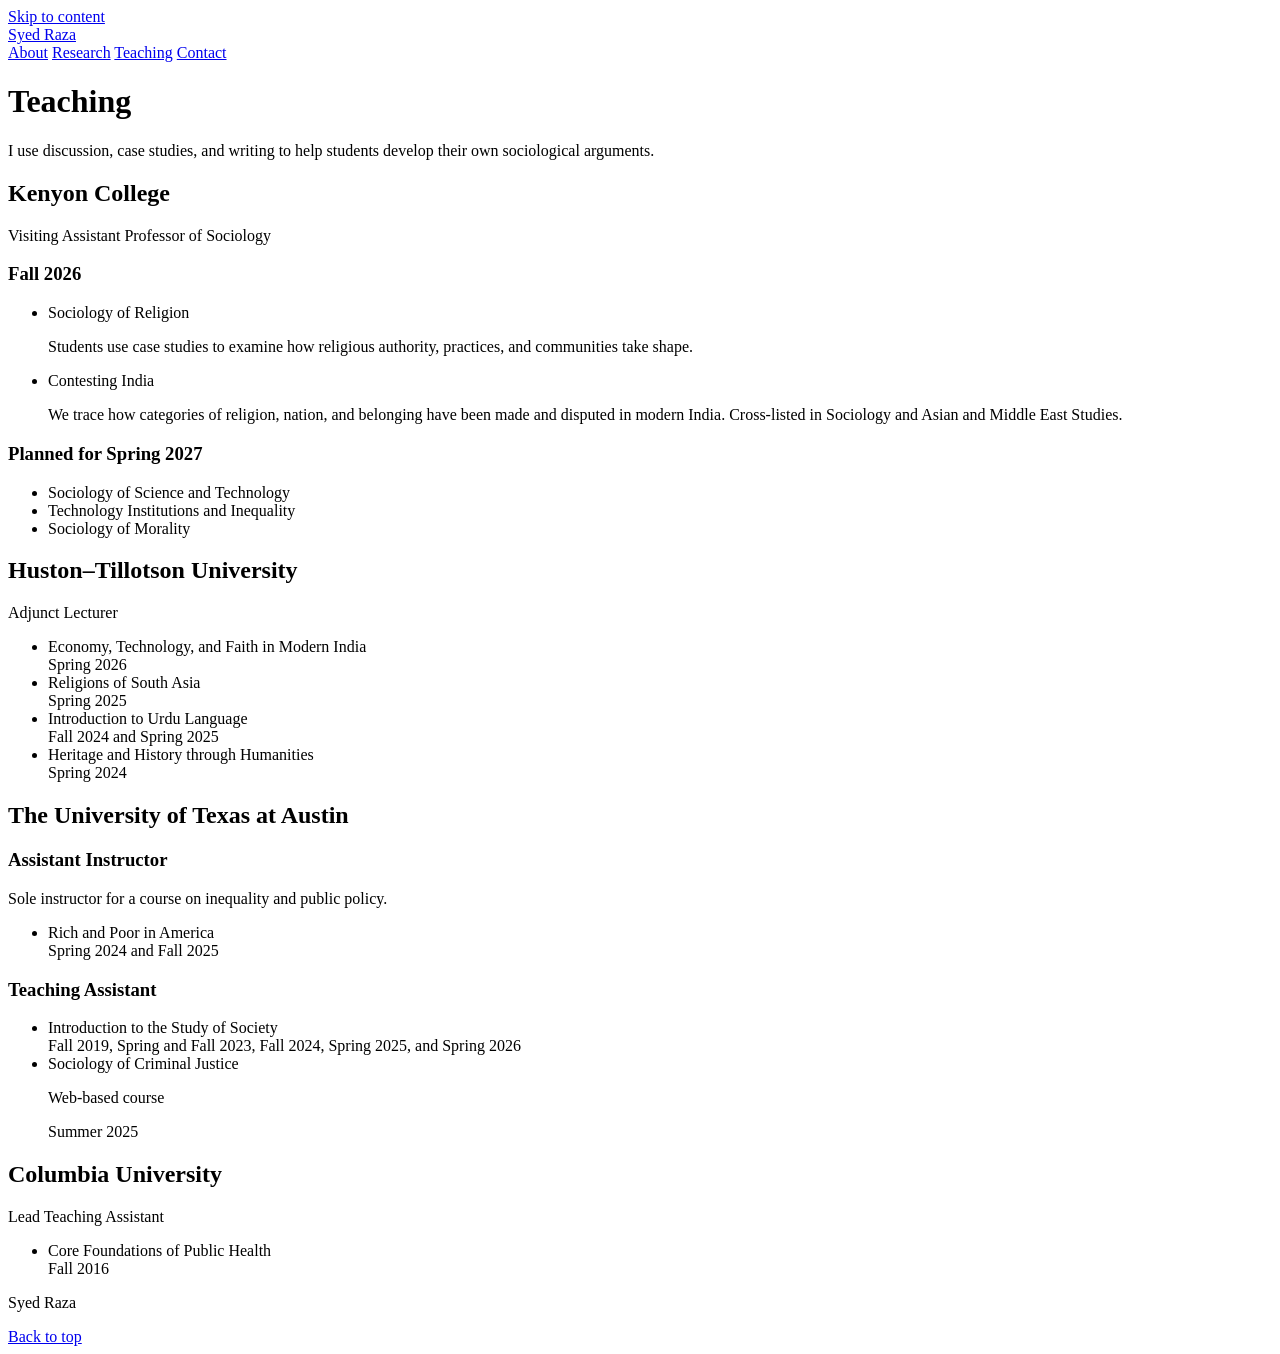
==== teaching.html @ a5f8b836 "Add files via upload" ====
<!doctype html>
<html lang="en">
<head>
  <meta charset="utf-8">
  <meta name="viewport" content="width=device-width, initial-scale=1">
  <meta name="description" content="Courses and teaching experience at Kenyon College, Huston–Tillotson University, UT Austin, and Columbia University.">
  <title>Teaching · Syed Raza</title>
  <link rel="stylesheet" href="site.css">
</head>
<body id="top">
  <a class="skip-link" href="#main">Skip to content</a>
  <header class="site-header">
    <div class="wrap header-inner">
      <a class="wordmark" href="./index.html">Syed Raza</a>
      <nav class="site-nav" aria-label="Main navigation">
        <a href="./index.html">About</a>
        <a href="research.html">Research</a>
        <a href="teaching.html" aria-current="page">Teaching</a>
        <a href="contact.html">Contact</a>
      </nav>
    </div>
  </header>

  <main class="wrap" id="main">
    <header class="page-intro">
      <h1 id="page-title">Teaching</h1>
      <p>I use discussion, case studies, and writing to help students develop their own sociological arguments.</p>
    </header>

    <section class="section institution" aria-labelledby="kenyon">
      <div>
        <h2 id="kenyon">Kenyon College</h2>
        <p class="academic-role">Visiting Assistant Professor of Sociology</p>
      </div>
      <div>
        <div class="course-group">
          <h3>Fall 2026</h3>
          <ul class="course-list">
            <li>
              <div>
                <span class="course-name">Sociology of Religion</span>
                <p class="course-note">Students use case studies to examine how religious authority, practices, and communities take shape.</p>
              </div>
            </li>
            <li>
              <div>
                <span class="course-name">Contesting India</span>
                <p class="course-note">We trace how categories of religion, nation, and belonging have been made and disputed in modern India. Cross-listed in Sociology and Asian and Middle East Studies.</p>
              </div>
            </li>
          </ul>
        </div>

        <div class="course-group">
          <h3>Planned for Spring 2027</h3>
          <ul class="course-list">
            <li>
              <div>
                <span class="course-name">Sociology of Science and Technology</span>
              </div>
            </li>
            <li>
              <div>
                <span class="course-name">Technology Institutions and Inequality</span>
              </div>
            </li>
            <li>
              <div>
                <span class="course-name">Sociology of Morality</span>
              </div>
            </li>
          </ul>
        </div>
      </div>
    </section>

    <section class="section institution" aria-labelledby="huston-tillotson">
      <div>
        <h2 id="huston-tillotson">Huston–Tillotson University</h2>
        <p class="academic-role">Adjunct Lecturer</p>
      </div>
      <div>
        <ul class="course-list">
          <li>
            <div>
              <span class="course-name">Economy, Technology, and Faith in Modern India</span>
            </div>
            <span class="course-term">Spring 2026</span>
          </li>
          <li>
            <div>
              <span class="course-name">Religions of South Asia</span>
            </div>
            <span class="course-term">Spring 2025</span>
          </li>
          <li>
            <div>
              <span class="course-name">Introduction to Urdu Language</span>
            </div>
            <span class="course-term">Fall 2024 and Spring 2025</span>
          </li>
          <li>
            <div>
              <span class="course-name">Heritage and History through Humanities</span>
            </div>
            <span class="course-term">Spring 2024</span>
          </li>
        </ul>
      </div>
    </section>

    <section class="section institution" aria-labelledby="ut-austin">
      <div>
        <h2 id="ut-austin">The University of Texas at Austin</h2>
      </div>
      <div>
        <div class="course-group">
          <h3>Assistant Instructor</h3>
          <p class="role-note">Sole instructor for a course on inequality and public policy.</p>
          <ul class="course-list">
            <li>
              <div>
                <span class="course-name">Rich and Poor in America</span>
              </div>
              <span class="course-term">Spring 2024 and Fall 2025</span>
            </li>
          </ul>
        </div>

        <div class="course-group">
          <h3>Teaching Assistant</h3>
          <ul class="course-list">
            <li>
              <div>
                <span class="course-name">Introduction to the Study of Society</span>
              </div>
              <span class="course-term">Fall 2019, Spring and Fall 2023, Fall 2024, Spring 2025, and Spring 2026</span>
            </li>
            <li>
              <div>
                <span class="course-name">Sociology of Criminal Justice</span>
                <p class="course-note">Web-based course</p>
              </div>
              <span class="course-term">Summer 2025</span>
            </li>
          </ul>
        </div>
      </div>
    </section>

    <section class="section institution" aria-labelledby="columbia">
      <div>
        <h2 id="columbia">Columbia University</h2>
        <p class="academic-role">Lead Teaching Assistant</p>
      </div>
      <div>
        <ul class="course-list">
          <li>
            <div>
              <span class="course-name">Core Foundations of Public Health</span>
            </div>
            <span class="course-term">Fall 2016</span>
          </li>
        </ul>
      </div>
    </section>
  </main>

  <footer class="site-footer">
    <div class="wrap footer-inner">
      <p>Syed Raza</p>
      <a href="#top">Back to top</a>
    </div>
  </footer>
</body>
</html>
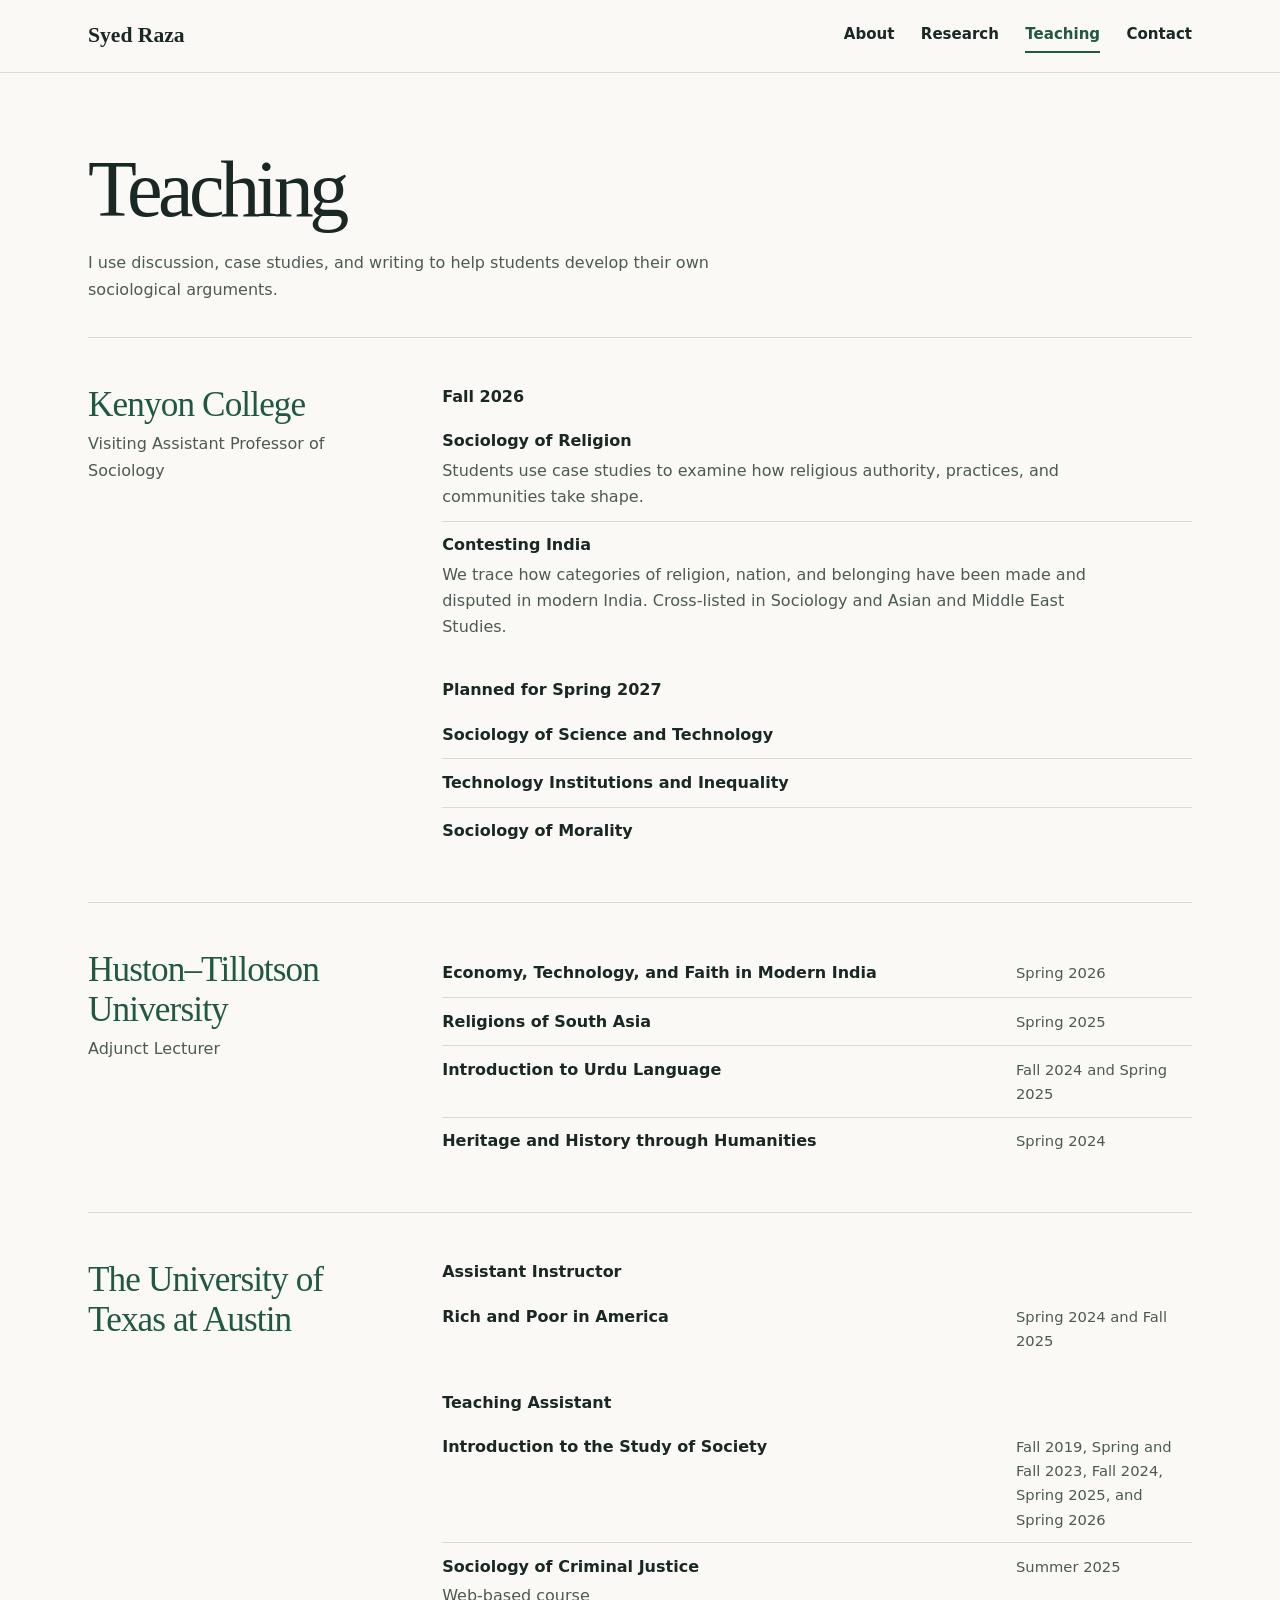
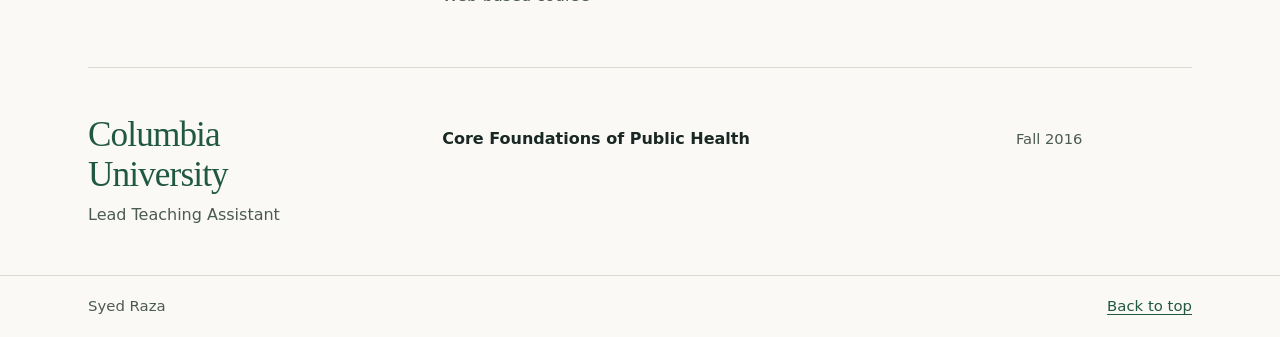
==== commit 5f62d355: "Update teaching.html" ====
--- a/teaching.html
+++ b/teaching.html
@@ -116,7 +116,6 @@
       <div>
         <div class="course-group">
           <h3>Assistant Instructor</h3>
-          <p class="role-note">Sole instructor for a course on inequality and public policy.</p>
           <ul class="course-list">
             <li>
               <div>
--- a/site.css
+++ b/site.css
@@ -0,0 +1,384 @@
+:root {
+  color-scheme: light;
+  --paper: #faf9f5;
+  --ink: #192824;
+  --muted: #4c5a54;
+  --accent: #215843;
+  --accent-hover: #163c2e;
+  --rule: #d8dcd3;
+  --tint: #edf1e8;
+  --serif: "Iowan Old Style", "Palatino Linotype", Georgia, serif;
+  --sans: system-ui, -apple-system, BlinkMacSystemFont, "Segoe UI", sans-serif;
+}
+
+*, *::before, *::after {
+  box-sizing: border-box;
+}
+
+body {
+  margin: 0;
+  background: var(--paper);
+  color: var(--ink);
+  font: 1rem/1.65 var(--sans);
+}
+
+h1, h2, h3, p, figure, dl, dd {
+  margin: 0;
+}
+
+h1, h2, h3 {
+  font-family: var(--serif);
+  font-weight: 500;
+  line-height: 1.12;
+  letter-spacing: -0.025em;
+}
+
+a {
+  color: var(--accent);
+  text-underline-offset: 0.23em;
+  text-decoration-thickness: 0.07em;
+}
+
+a:hover {
+  color: var(--accent-hover);
+  text-decoration-thickness: 0.12em;
+}
+
+a:focus-visible {
+  outline: 2px solid var(--accent);
+  outline-offset: 5px;
+}
+
+.skip-link {
+  position: absolute;
+  top: 0.75rem;
+  left: 0.75rem;
+  z-index: 1;
+  padding: 0.5rem 0.9rem;
+  background: var(--paper);
+  transform: translateY(-200%);
+}
+
+.skip-link:focus {
+  transform: none;
+}
+
+.wrap {
+  width: min(69rem, calc(100% - 4rem));
+  margin-inline: auto;
+}
+
+.site-header {
+  border-bottom: 1px solid var(--rule);
+}
+
+.header-inner, .footer-inner {
+  display: flex;
+  align-items: center;
+  justify-content: space-between;
+  flex-wrap: wrap;
+  gap: 0.55rem 1.6rem;
+  padding-block: 1.15rem;
+}
+
+.wordmark {
+  color: var(--ink);
+  font: 1.35rem/1.2 var(--serif);
+  font-weight: 600;
+  text-decoration: none;
+}
+
+.site-nav {
+  display: flex;
+  flex-wrap: wrap;
+  gap: 0.3rem 1.65rem;
+  font-size: 0.94rem;
+  font-weight: 550;
+}
+
+.site-nav a {
+  padding-block: 0.25rem;
+  color: var(--ink);
+  text-decoration: none;
+}
+
+.site-nav a:hover {
+  color: var(--accent);
+  text-decoration: underline;
+}
+
+.hero {
+  display: grid;
+  grid-template-columns: minmax(0, 1fr) minmax(15rem, 0.56fr);
+  align-items: center;
+  gap: clamp(2.5rem, 7vw, 6.6rem);
+  padding-block: clamp(3.25rem, 6vw, 5.75rem);
+}
+
+.hero h1 {
+  font-size: clamp(3.3rem, 7.5vw, 6.5rem);
+  line-height: 1;
+  letter-spacing: -0.065em;
+}
+
+.appointment {
+  margin-block-start: 1rem;
+  color: var(--accent);
+  font-weight: 650;
+}
+
+.lede {
+  max-width: 28ch;
+  margin-block: 1.8rem 0.85rem;
+  font: clamp(1.67rem, 3.1vw, 2.35rem)/1.22 var(--serif);
+  letter-spacing: -0.025em;
+}
+
+.intro, .project p, .background p {
+  max-width: 65ch;
+  color: var(--muted);
+}
+
+.actions {
+  display: flex;
+  align-items: center;
+  flex-wrap: wrap;
+  gap: 0.85rem 1.3rem;
+  margin-block-start: 1.5rem;
+  font-weight: 600;
+}
+
+.button {
+  display: inline-block;
+  padding: 0.62rem 1.05rem;
+  border: 1px solid var(--accent);
+  border-radius: 0.22rem;
+  background: var(--accent);
+  color: white;
+  text-decoration: none;
+}
+
+.button:hover {
+  background: var(--accent-hover);
+  color: white;
+}
+
+.portrait {
+  width: min(100%, 20.5rem);
+  justify-self: end;
+}
+
+.portrait img {
+  display: block;
+  width: 100%;
+  height: auto;
+  border-radius: 0.32rem;
+  background: var(--tint);
+}
+
+.portrait figcaption {
+  margin-block-start: 0.55rem;
+  color: var(--muted);
+  font-size: 0.82rem;
+}
+
+.section {
+  display: grid;
+  grid-template-columns: minmax(8rem, 0.29fr) minmax(0, 1fr);
+  gap: 1.25rem clamp(2rem, 6vw, 5rem);
+  padding-block: 2.95rem;
+  border-top: 1px solid var(--rule);
+}
+
+.section h2 {
+  color: var(--accent);
+  font-size: clamp(2rem, 3.4vw, 2.65rem);
+}
+
+.project h3 {
+  margin-block-end: 0.5rem;
+  font-size: clamp(1.55rem, 2.6vw, 2.05rem);
+}
+
+.project .project-title {
+  margin-block-end: 0.65rem;
+  color: var(--ink);
+}
+
+.project + .project {
+  margin-block-start: 1.9rem;
+  padding-block-start: 1.55rem;
+  border-top: 1px solid var(--rule);
+}
+
+.publication {
+  margin-block-start: 1.2rem;
+  padding: 0.9rem 1.15rem 1.05rem;
+  border-left: 3px solid var(--accent);
+  background: var(--tint);
+}
+
+.publication .metadata {
+  margin-block-end: 0.15rem;
+  font-size: 0.9rem;
+}
+
+.publication a {
+  font-weight: 650;
+}
+
+
+.background p + p {
+  margin-block-start: 0.75rem;
+}
+
+.site-footer {
+  border-top: 1px solid var(--rule);
+  color: var(--muted);
+  font-size: 0.93rem;
+}
+
+@media (max-width: 720px) {
+  .wrap {
+    width: calc(100% - 2.5rem);
+  }
+
+  .hero, .section {
+    grid-template-columns: minmax(0, 1fr);
+  }
+
+  .hero {
+    gap: 2rem;
+  }
+
+  .portrait {
+    width: min(100%, 16.5rem);
+    justify-self: start;
+  }
+
+  .section {
+    padding-block: 2.25rem;
+  }
+
+}
+
+@media (max-width: 370px) {
+  .site-nav {
+    gap: 0.25rem 1rem;
+  }
+}
+
+.site-nav a {
+  border-bottom: 2px solid transparent;
+}
+
+.site-nav a[aria-current="page"] {
+  border-bottom-color: var(--accent);
+  color: var(--accent);
+}
+
+.page-intro {
+  padding-block: clamp(2.75rem, 6vw, 4.55rem) 2.1rem;
+}
+
+.page-intro h1 {
+  font-size: clamp(3rem, 6.4vw, 5rem);
+  letter-spacing: -0.055em;
+}
+
+.page-intro p {
+  max-width: 63ch;
+  margin-top: 0.95rem;
+  color: var(--muted);
+}
+
+.research-projects {
+  max-width: 49rem;
+  padding-block: 1.7rem 3.3rem;
+  border-top: 1px solid var(--rule);
+}
+
+.project h2 {
+  margin-block-end: 0.55rem;
+  font-size: clamp(1.75rem, 3vw, 2.2rem);
+}
+
+.institution {
+  grid-template-columns: minmax(10rem, 0.37fr) minmax(0, 1fr);
+}
+
+.institution h2 {
+  font-size: clamp(1.65rem, 2.9vw, 2.2rem);
+}
+
+.academic-role, .role-note {
+  margin-top: 0.45rem;
+  color: var(--muted);
+}
+
+.course-group h3 {
+  margin-bottom: 0.55rem;
+  font: 650 1rem/1.5 var(--sans);
+  letter-spacing: normal;
+}
+
+.course-group + .course-group {
+  margin-top: 1.7rem;
+}
+
+.course-list {
+  padding: 0;
+  margin: 0;
+  list-style: none;
+}
+
+.course-list li {
+  display: flex;
+  justify-content: space-between;
+  align-items: baseline;
+  gap: 0.3rem 1.15rem;
+  padding-block: 0.65rem;
+  border-bottom: 1px solid var(--rule);
+}
+
+.course-list li:last-child {
+  border-bottom: 0;
+}
+
+.course-name {
+  font-weight: 620;
+}
+
+.course-note {
+  max-width: 64ch;
+  margin-top: 0.2rem;
+  color: var(--muted);
+}
+
+.course-term {
+  flex: 0 0 11rem;
+  color: var(--muted);
+  font-size: 0.92rem;
+}
+
+.contact-links {
+  display: flex;
+  flex-wrap: wrap;
+  gap: 0.55rem 1.6rem;
+  margin-bottom: 2.65rem;
+  font-weight: 620;
+}
+
+@media (max-width: 720px) {
+  .institution {
+    grid-template-columns: minmax(0, 1fr);
+  }
+
+  .course-list li {
+    flex-direction: column;
+  }
+
+  .course-term {
+    flex-basis: auto;
+  }
+}
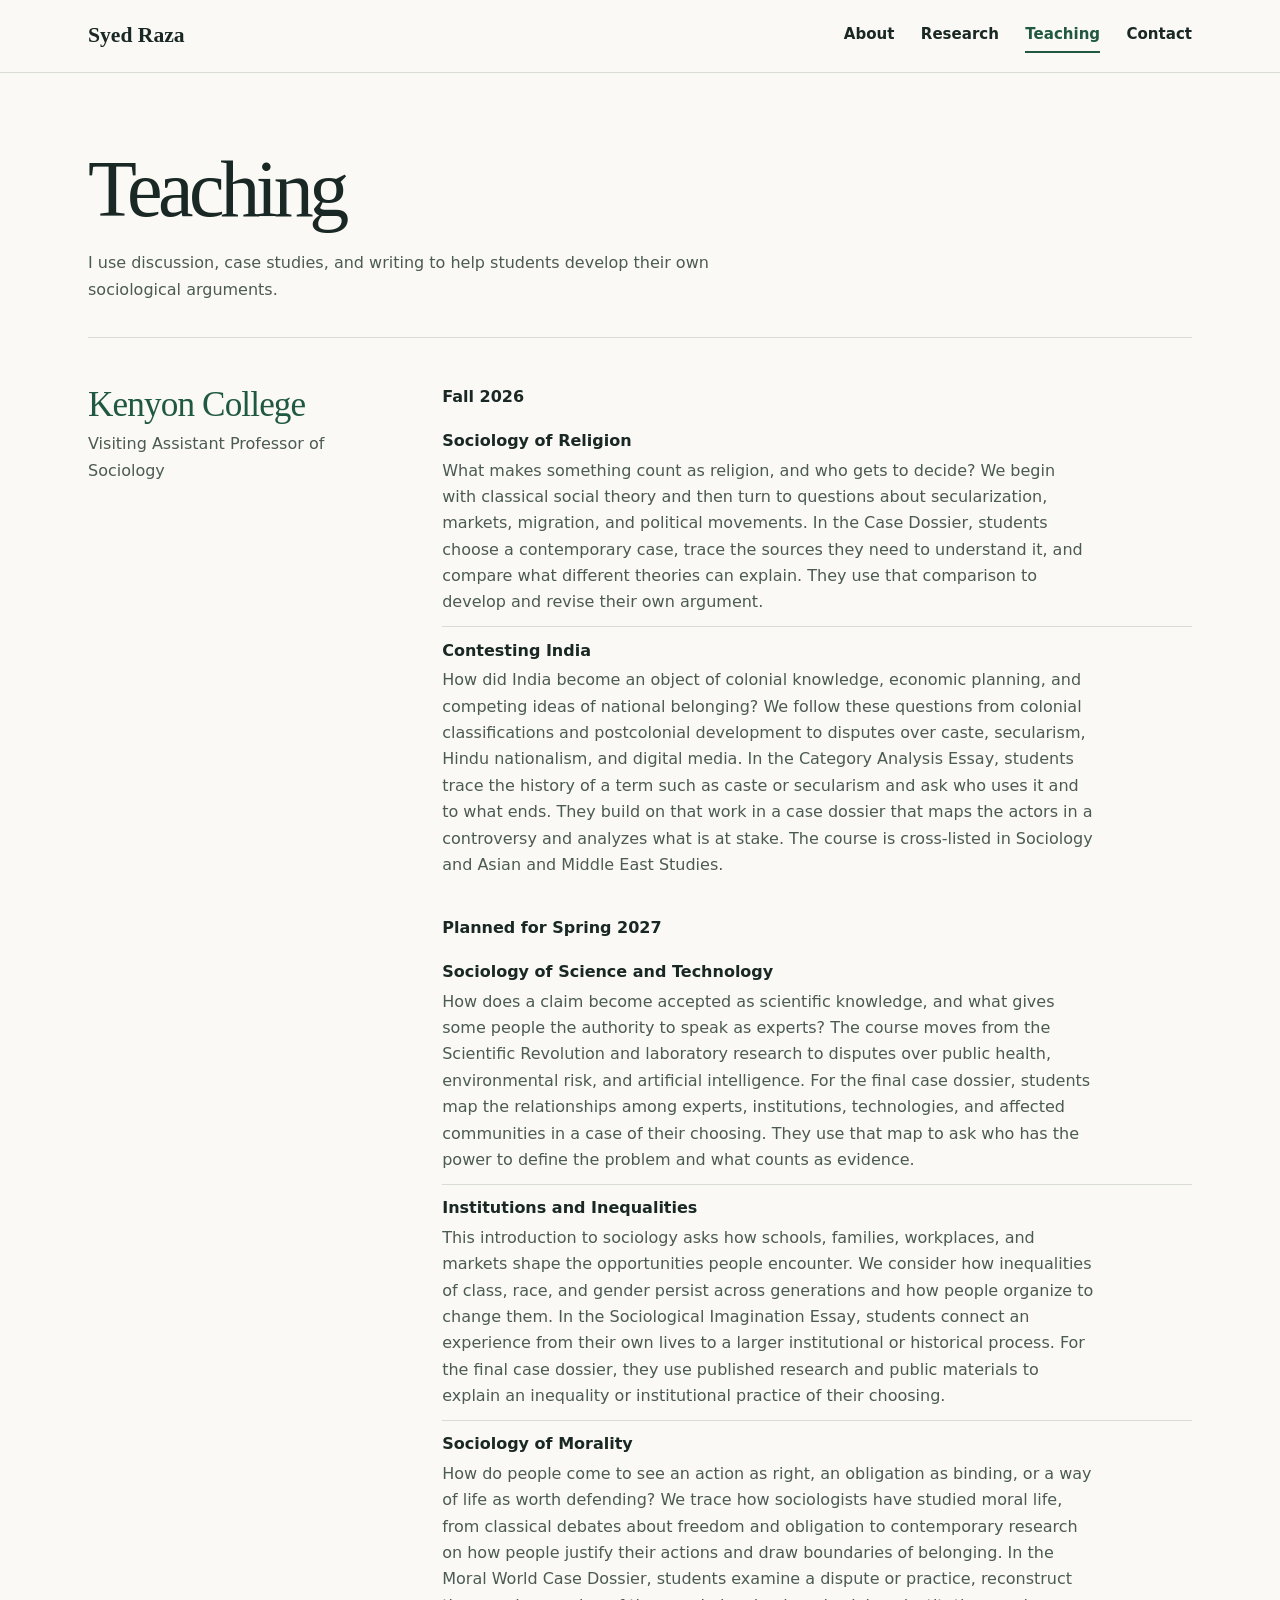
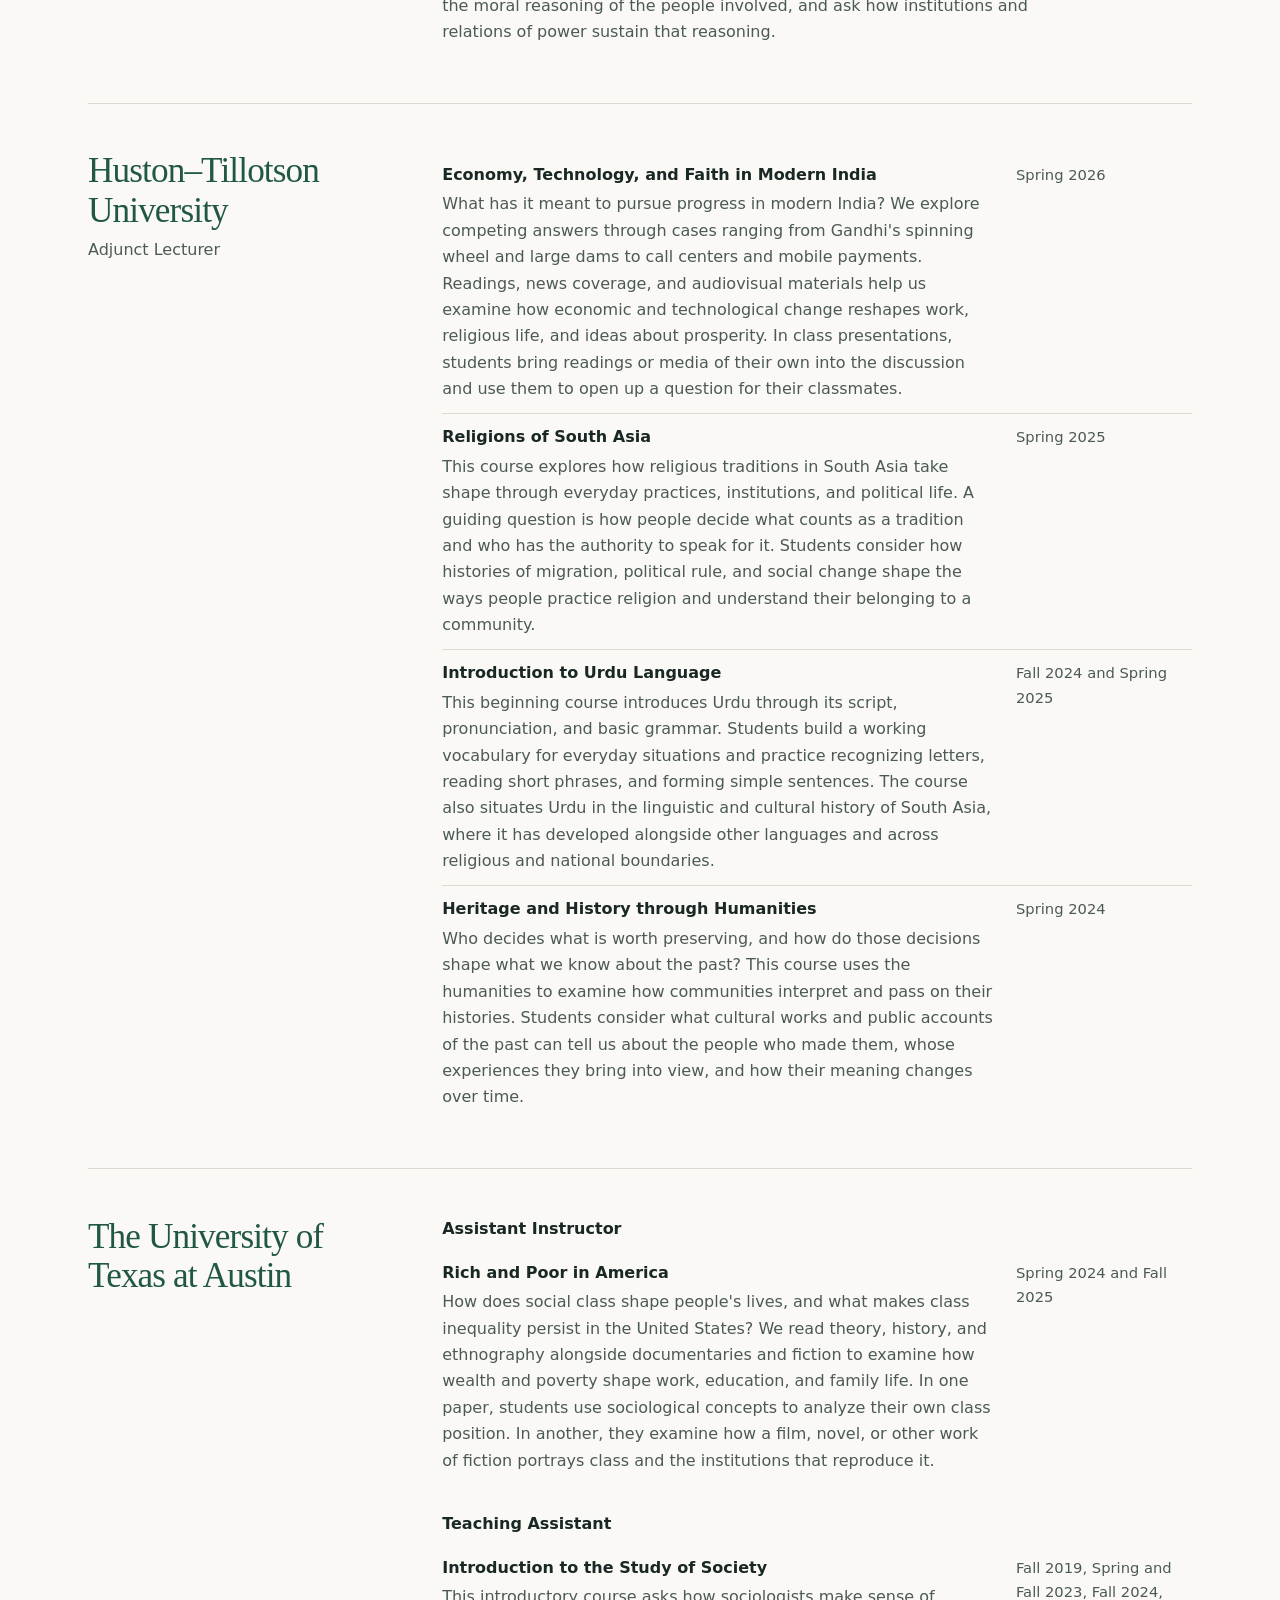
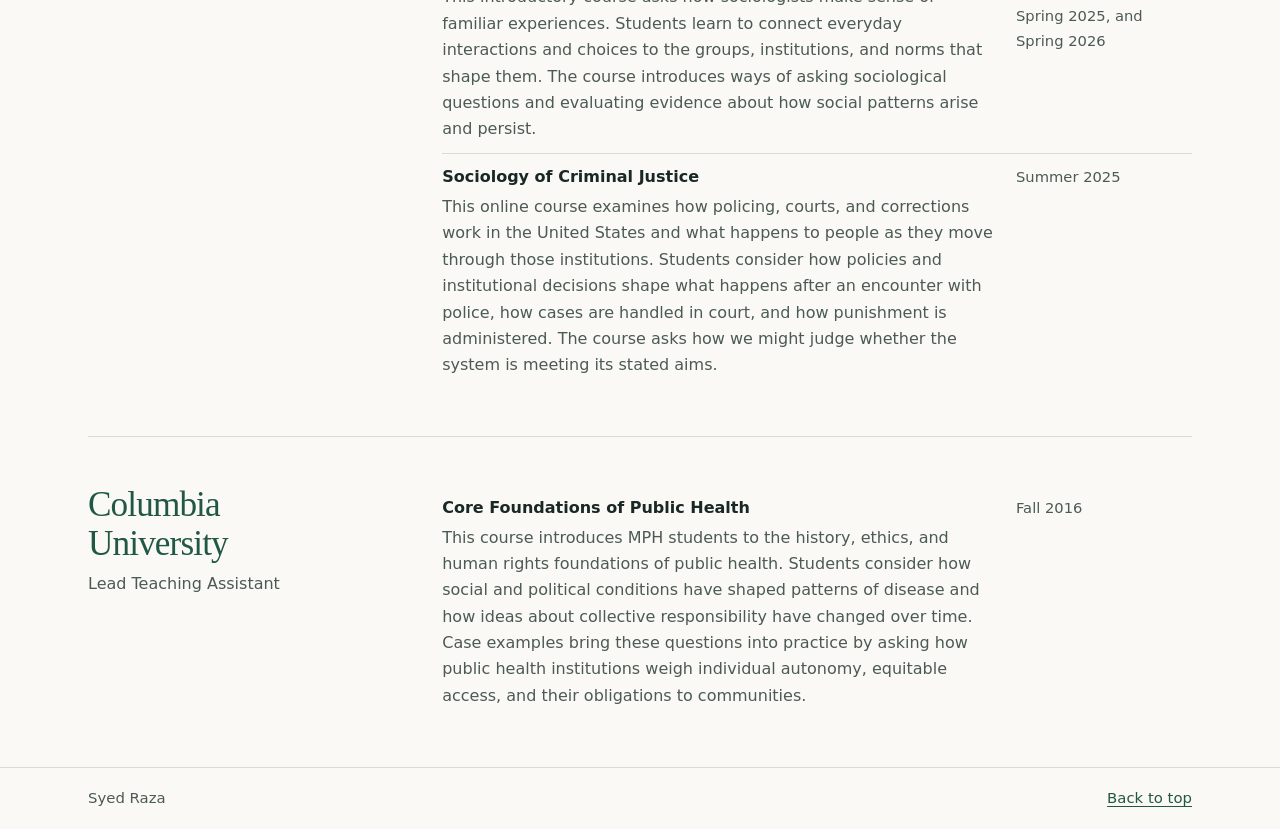
==== commit bd4ddcc7: "Update teaching.html" ====
--- a/teaching.html
+++ b/teaching.html
@@ -39,13 +39,13 @@
             <li>
               <div>
                 <span class="course-name">Sociology of Religion</span>
-                <p class="course-note">Students use case studies to examine how religious authority, practices, and communities take shape.</p>
+                <p class="course-note">What makes something count as religion, and who gets to decide? We begin with classical social theory and then turn to questions about secularization, markets, migration, and political movements. In the Case Dossier, students choose a contemporary case, trace the sources they need to understand it, and compare what different theories can explain. They use that comparison to develop and revise their own argument.</p>
               </div>
             </li>
             <li>
               <div>
                 <span class="course-name">Contesting India</span>
-                <p class="course-note">We trace how categories of religion, nation, and belonging have been made and disputed in modern India. Cross-listed in Sociology and Asian and Middle East Studies.</p>
+                <p class="course-note">How did India become an object of colonial knowledge, economic planning, and competing ideas of national belonging? We follow these questions from colonial classifications and postcolonial development to disputes over caste, secularism, Hindu nationalism, and digital media. In the Category Analysis Essay, students trace the history of a term such as caste or secularism and ask who uses it and to what ends. They build on that work in a case dossier that maps the actors in a controversy and analyzes what is at stake. The course is cross-listed in Sociology and Asian and Middle East Studies.</p>
               </div>
             </li>
           </ul>
@@ -57,16 +57,19 @@
             <li>
               <div>
                 <span class="course-name">Sociology of Science and Technology</span>
+                <p class="course-note">How does a claim become accepted as scientific knowledge, and what gives some people the authority to speak as experts? The course moves from the Scientific Revolution and laboratory research to disputes over public health, environmental risk, and artificial intelligence. For the final case dossier, students map the relationships among experts, institutions, technologies, and affected communities in a case of their choosing. They use that map to ask who has the power to define the problem and what counts as evidence.</p>
               </div>
             </li>
             <li>
               <div>
-                <span class="course-name">Technology Institutions and Inequality</span>
+                <span class="course-name">Institutions and Inequalities</span>
+                <p class="course-note">This introduction to sociology asks how schools, families, workplaces, and markets shape the opportunities people encounter. We consider how inequalities of class, race, and gender persist across generations and how people organize to change them. In the Sociological Imagination Essay, students connect an experience from their own lives to a larger institutional or historical process. For the final case dossier, they use published research and public materials to explain an inequality or institutional practice of their choosing.</p>
               </div>
             </li>
             <li>
               <div>
                 <span class="course-name">Sociology of Morality</span>
+                <p class="course-note">How do people come to see an action as right, an obligation as binding, or a way of life as worth defending? We trace how sociologists have studied moral life, from classical debates about freedom and obligation to contemporary research on how people justify their actions and draw boundaries of belonging. In the Moral World Case Dossier, students examine a dispute or practice, reconstruct the moral reasoning of the people involved, and ask how institutions and relations of power sustain that reasoning.</p>
               </div>
             </li>
           </ul>
@@ -84,24 +87,28 @@
           <li>
             <div>
               <span class="course-name">Economy, Technology, and Faith in Modern India</span>
+              <p class="course-note">What has it meant to pursue progress in modern India? We explore competing answers through cases ranging from Gandhi's spinning wheel and large dams to call centers and mobile payments. Readings, news coverage, and audiovisual materials help us examine how economic and technological change reshapes work, religious life, and ideas about prosperity. In class presentations, students bring readings or media of their own into the discussion and use them to open up a question for their classmates.</p>
             </div>
             <span class="course-term">Spring 2026</span>
           </li>
           <li>
             <div>
               <span class="course-name">Religions of South Asia</span>
+              <p class="course-note">This course explores how religious traditions in South Asia take shape through everyday practices, institutions, and political life. A guiding question is how people decide what counts as a tradition and who has the authority to speak for it. Students consider how histories of migration, political rule, and social change shape the ways people practice religion and understand their belonging to a community.</p>
             </div>
             <span class="course-term">Spring 2025</span>
           </li>
           <li>
             <div>
               <span class="course-name">Introduction to Urdu Language</span>
+              <p class="course-note">This beginning course introduces Urdu through its script, pronunciation, and basic grammar. Students build a working vocabulary for everyday situations and practice recognizing letters, reading short phrases, and forming simple sentences. The course also situates Urdu in the linguistic and cultural history of South Asia, where it has developed alongside other languages and across religious and national boundaries.</p>
             </div>
             <span class="course-term">Fall 2024 and Spring 2025</span>
           </li>
           <li>
             <div>
               <span class="course-name">Heritage and History through Humanities</span>
+              <p class="course-note">Who decides what is worth preserving, and how do those decisions shape what we know about the past? This course uses the humanities to examine how communities interpret and pass on their histories. Students consider what cultural works and public accounts of the past can tell us about the people who made them, whose experiences they bring into view, and how their meaning changes over time.</p>
             </div>
             <span class="course-term">Spring 2024</span>
           </li>
@@ -120,6 +127,7 @@
             <li>
               <div>
                 <span class="course-name">Rich and Poor in America</span>
+                <p class="course-note">How does social class shape people's lives, and what makes class inequality persist in the United States? We read theory, history, and ethnography alongside documentaries and fiction to examine how wealth and poverty shape work, education, and family life. In one paper, students use sociological concepts to analyze their own class position. In another, they examine how a film, novel, or other work of fiction portrays class and the institutions that reproduce it.</p>
               </div>
               <span class="course-term">Spring 2024 and Fall 2025</span>
             </li>
@@ -132,13 +140,14 @@
             <li>
               <div>
                 <span class="course-name">Introduction to the Study of Society</span>
+                <p class="course-note">This introductory course asks how sociologists make sense of familiar experiences. Students learn to connect everyday interactions and choices to the groups, institutions, and norms that shape them. The course introduces ways of asking sociological questions and evaluating evidence about how social patterns arise and persist.</p>
               </div>
               <span class="course-term">Fall 2019, Spring and Fall 2023, Fall 2024, Spring 2025, and Spring 2026</span>
             </li>
             <li>
               <div>
                 <span class="course-name">Sociology of Criminal Justice</span>
-                <p class="course-note">Web-based course</p>
+                <p class="course-note">This online course examines how policing, courts, and corrections work in the United States and what happens to people as they move through those institutions. Students consider how policies and institutional decisions shape what happens after an encounter with police, how cases are handled in court, and how punishment is administered. The course asks how we might judge whether the system is meeting its stated aims.</p>
               </div>
               <span class="course-term">Summer 2025</span>
             </li>
@@ -157,6 +166,7 @@
           <li>
             <div>
               <span class="course-name">Core Foundations of Public Health</span>
+              <p class="course-note">This course introduces MPH students to the history, ethics, and human rights foundations of public health. Students consider how social and political conditions have shaped patterns of disease and how ideas about collective responsibility have changed over time. Case examples bring these questions into practice by asking how public health institutions weigh individual autonomy, equitable access, and their obligations to communities.</p>
             </div>
             <span class="course-term">Fall 2016</span>
           </li>
